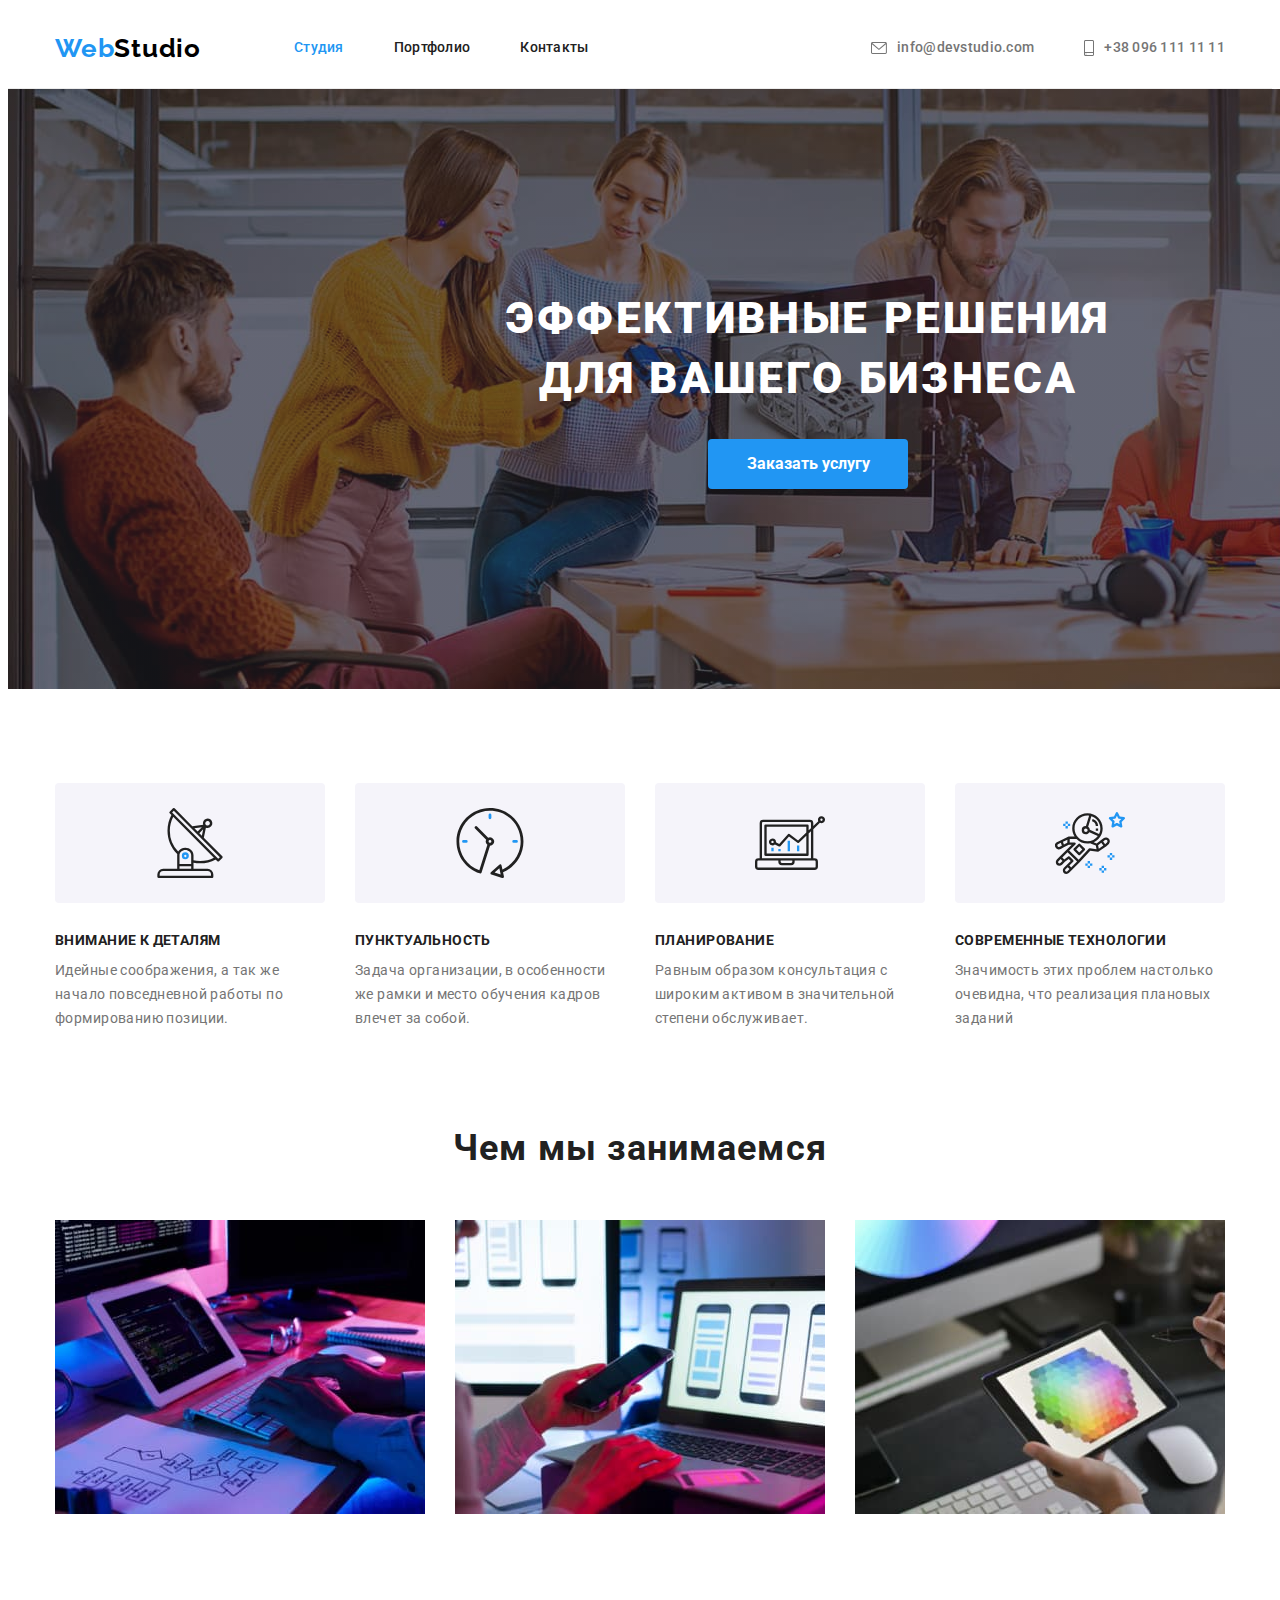
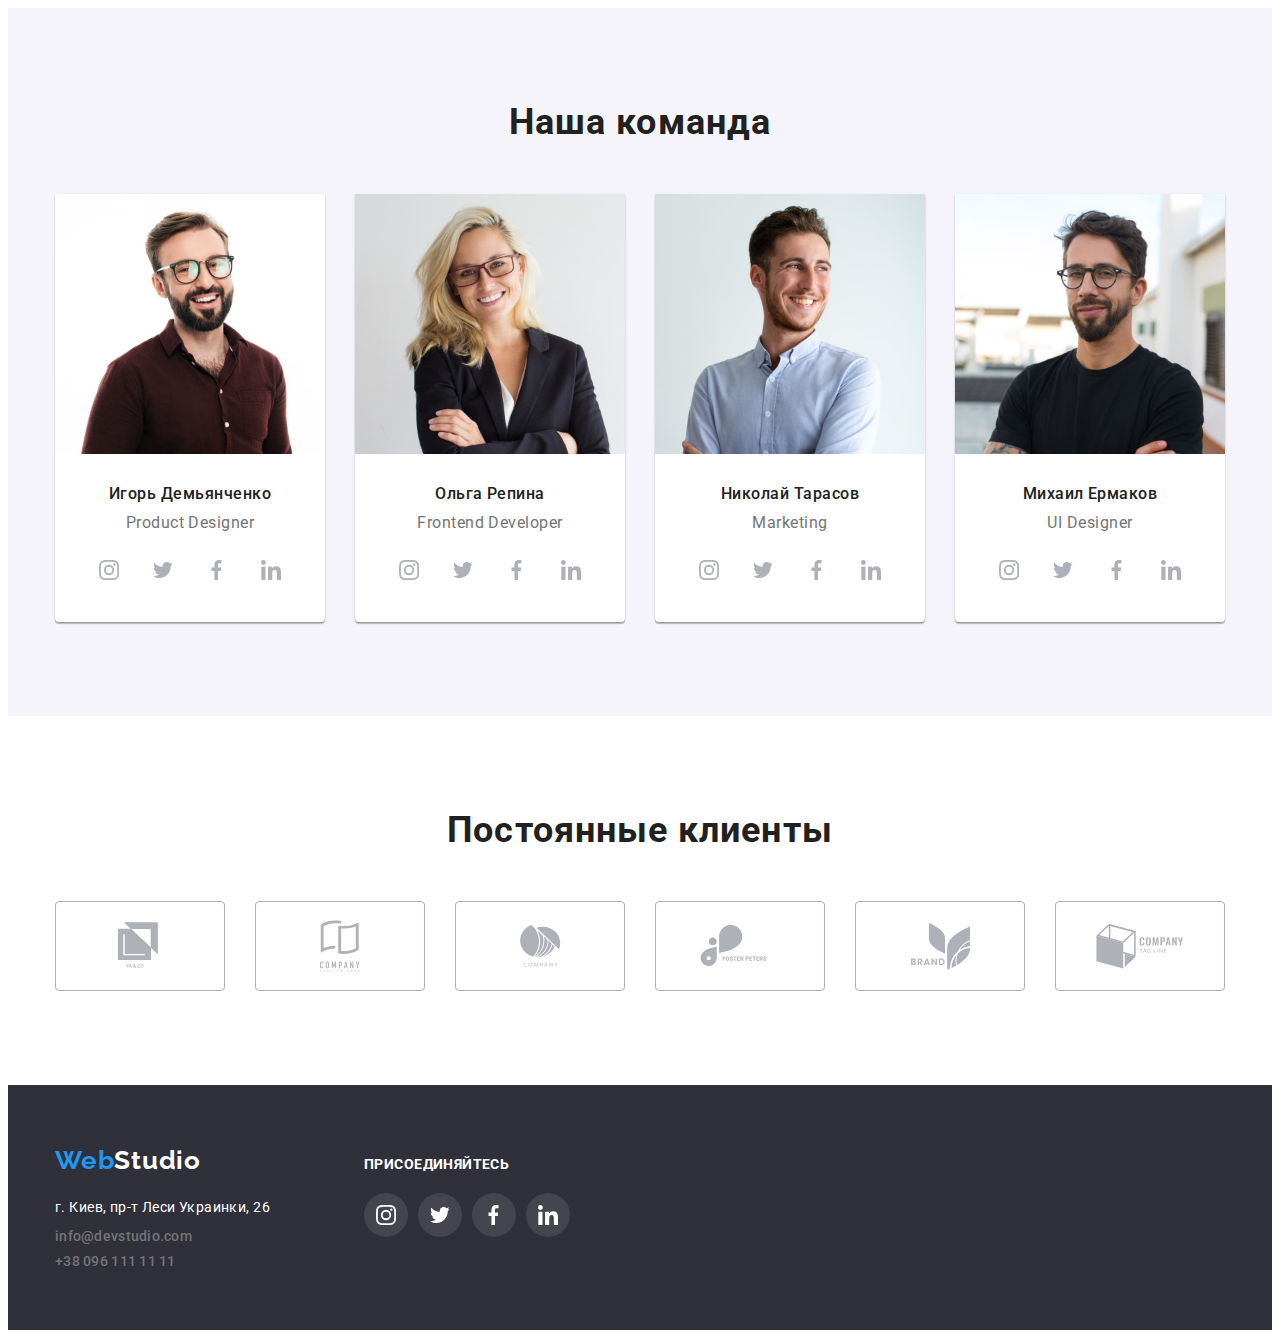
==== index.html @ b1bc1c3c "ДЗ 5" ====
<!DOCTYPE html>
<html lang="ru">

<head>
	<meta name="viewport" content="width=device-width, initial-scale=1.0">
	<meta charset="UTF-8">
	<title>Веб студия</title>
	<link rel="stylesheet" href="https://cdnjs.cloudflare.com/ajax/libs/modern-normalize/1.0.0/modern-normalize.min.css"
		integrity="sha512-ISS7cAi1PEhQ8jnbJpJZMd29NlhNj4AWYyLOSp2CE/CsHxTCu+r+t0D2yoJudVrd0/8fTVPUVDzY5Tvli75u/g=="
		crossorigin="anonymous" />
	<link rel="preconnect" href="https://fonts.gstatic.com">
	<link
		href="https://fonts.googleapis.com/css2?family=Raleway:wght@700&family=Roboto:wght@400;500;700;900&display=swap"
		rel="stylesheet">
	<link rel="stylesheet" href="./css/style.css">
</head>

<body>
	<!-- ШАПКА САЙТА-->
	<header class="header">
		<div class="container">
			<nav class="menu">
				<a href="#" class="logo">Web<span class="logo-color-black">Studio</span></a>
				<ul class="navigation">
					<li>
						<a class="link current" href="#">Студия</a>
					</li>
					<li>
						<a class="link" href="./pages/portfolio.html">Портфолио</a>
					</li>
					<li>
						<a class="link child-contacts" href="">Контакты</a>
					</li>
				</ul>
			</nav>
			<ul class="margin-contacts">
				<li>
					<a class="contacts" href="mailto:info@devstudio.com">
						<svg class="icon-header" width=16px height=12px>
							<use href="./img/symbol-defs.svg#icon-mailto"></use>
						</svg>
						info@devstudio.com
					</a>
				</li>
				<li>
					<a class="contacts" href="tel:+380961111111">
						<svg class="icon-header" width=10px height=16px>
							<use href="./img/symbol-defs.svg#icon-phone"></use>
						</svg>
						+38 096 111 11 11
					</a>
				</li>
			</ul>
		</div>
	</header>
	<!-- /ШАПКА САЙТА-->
	<!-- БЛОК ГЕРОЙ -->
	<section class="hero">
		<div class="container">
			<h1 class="main-header"> Эффективные решения для вашего бизнеса</h1>
			<button class="button" type="button">Заказать услугу</button>
		</div>
	</section>
	<!-- / БЛОК ГЕРОЙ -->
	<!-- НАШИ ДОСТОИНСТВА-->
	<section class="dignity">
		<div class="container">
			<h2 class="advantage-title">Наши достоинства</h2>
			<ul>
				<li class="dignity-list">
					<div class="icon-dignity">
						<svg width=70px height=70px>
							<use href="./img/symbol-defs.svg#icon-antenna"></use>
						</svg>
					</div>
					<h3 class="advantage">Внимание к деталям</h3>
					<p class="advantage-paragraph">Идейные соображения, а так же начало повседневной работы по
						формированию позиции.
					</p>
				</li>
				<li class="dignity-list">
					<div class="icon-dignity">
						<svg width=70px height=70px>
							<use href="./img/symbol-defs.svg#icon-clock"></use>
						</svg>
					</div>
					<h3 class="advantage">Пунктуальность</h3>
					<p class="advantage-paragraph">Задача организации, в особенности же рамки и место обучения кадров
						влечет за собой.
					</p>
				</li>
				<li class="dignity-list">
					<div class="icon-dignity">
						<svg width=70px height=70px>
							<use href="./img/symbol-defs.svg#icon-computer"></use>
						</svg>
					</div>
					<h3 class="advantage">Планирование</h3>
					<p class="advantage-paragraph">Равным образом консультация с широким активом в значительной степени
						обслуживает.</p>
				</li>
				<li class="dignity-list">
					<div class="icon-dignity">
						<svg width=70px height=70px>
							<use href="./img/symbol-defs.svg#icon-astronaut"></use>
						</svg>
					</div>
					<h3 class="advantage">Современные технологии</h3>
					<p class="advantage-paragraph">Значимость этих проблем настолько очевидна, что реализация плановых
						заданий
					</p>
				</li>
			</ul>
		</div>
	</section>
	<!-- /НАШИ ДОСТОИНСТВА-->
	<!--Что мы делаем-->
	<section class="advantage-list">
		<div class="container">
			<h2 class="second-header">Чем мы занимаемся</h2>
			<ul>
				<li>
					<img src="./img/code-programm.jpg" alt="Написание кода" width="370" height="294">
				</li>
				<li>
					<img src="./img/phone-programm.jpg" alt="Разработка мобильных приложений" width="370" height="294">
				</li>
				<li>
					<img src="./img/web-programm.jpg" alt="Веб дизайнерство" width="370" height="294">
				</li>
			</ul>
		</div>
	</section>
	<!-- /Что мы делаем-->
	<!-- Наша команда-->
	<section class="team-bg">
		<div class="container">
			<h2 class="second-header">Наша команда</h2>
			<ul>
				<li class="worker">
					<img src="./img/Demianchenko.jpg" alt="Игорь Демьянченко" width="270" height="260">
					<div class="person">
						<h3 class="our-team">Игорь Демьянченко</h3>
						<p class="profession">Product Designer</p>
						<ul class="icon-team">
							<li>
								<a class="color-icon" href="">
									<svg width=20px height=20px>
										<use href="./img/symbol-defs.svg#icon-instagram"></use>
									</svg>
								</a>
							</li>
							<li>
								<a class="color-icon" href="">
									<svg width=20px height=20px>
										<use href="./img/symbol-defs.svg#icon-twitter"></use>
									</svg>
								</a>
							</li>
							<li>
								<a class="color-icon" href="">
									<svg width=20px height=20px>
										<use href="./img/symbol-defs.svg#icon-facebook"></use>
									</svg>
								</a>
							</li>
							<li>
								<a class="color-icon" href="">
									<svg width=20px height=20px>
										<use href="./img/symbol-defs.svg#icon-linkedin"></use>
									</svg>
								</a>
							</li>
						</ul>
					</div>
				</li>
				<li class="worker">
					<img src="./img/Repina.jpg" alt="Ольга Репина" width="270" height="260">
					<div class="person">
						<h3 class="our-team">Ольга Репина</h3>
						<p class="profession">Frontend Developer</p>
						<ul class="icon-team">
							<li>
								<a class="color-icon" href="">
									<svg width=20px height=20px>
										<use href="./img/symbol-defs.svg#icon-instagram"></use>
									</svg>
								</a>
							</li>
							<li>
								<a class="color-icon" href="">
									<svg width=20px height=20px>
										<use href="./img/symbol-defs.svg#icon-twitter"></use>
									</svg>
								</a>
							</li>
							<li>
								<a class="color-icon" href="">
									<svg width=20px height=20px>
										<use href="./img/symbol-defs.svg#icon-facebook"></use>
									</svg>
								</a>
							</li>
							<li>
								<a class="color-icon" href="">
									<svg width=20px height=20px>
										<use href="./img/symbol-defs.svg#icon-linkedin"></use>
									</svg>
								</a>
							</li>
						</ul>
					</div>
				</li>
				<li class="worker">
					<img src="./img/Tarasov.jpg" alt="Николай Тарасов" width="270" height="260">
					<div class="person">
						<h3 class="our-team">Николай Тарасов</h3>
						<p class="profession">Marketing</p>
						<ul class="icon-team">
							<li>
								<a class="color-icon" href="">
									<svg width=20px height=20px>
										<use href="./img/symbol-defs.svg#icon-instagram"></use>
									</svg>
								</a>
							</li>
							<li>
								<a class="color-icon" href="">
									<svg width=20px height=20px>
										<use href="./img/symbol-defs.svg#icon-twitter"></use>
									</svg>
								</a>
							</li>
							<li>
								<a class="color-icon" href="">
									<svg width=20px height=20px>
										<use href="./img/symbol-defs.svg#icon-facebook"></use>
									</svg>
								</a>
							</li>
							<li>
								<a class="color-icon" href="">
									<svg width=20px height=20px>
										<use href="./img/symbol-defs.svg#icon-linkedin"></use>
									</svg>
								</a>
							</li>
						</ul>
					</div>
				</li>
				<li class="worker">
					<img src="./img/Ermakov.jpg" alt="Михаил Ермаков" width="270" height="260">
					<div class="person">
						<h3 class="our-team">Михаил Ермаков</h3>
						<p class="profession">UI Designer</p>
						<ul class="icon-team">
							<li>
								<a class="color-icon" href="">
									<svg width=20px height=20px>
										<use href="./img/symbol-defs.svg#icon-instagram"></use>
									</svg>
								</a>
							</li>
							<li>
								<a class="color-icon" href="">
									<svg width=20px height=20px>
										<use href="./img/symbol-defs.svg#icon-twitter"></use>
									</svg>
								</a>
							</li>
							<li>
								<a class="color-icon" href="">
									<svg width=20px height=20px>
										<use href="./img/symbol-defs.svg#icon-facebook"></use>
									</svg>
								</a>
							</li>
							<li>
								<a class="color-icon" href="">
									<svg width=20px height=20px>
										<use href="./img/symbol-defs.svg#icon-linkedin"></use>
									</svg>
								</a>
							</li>
						</ul>
					</div>
				</li>
			</ul>
		</div>
	</section>
	<!-- /Наша команда-->
	<!-- Постоянные клиенты -->
	<section class="clients">
		<div class="container">
			<h2 class="second-header">Постоянные клиенты</h2>
			<ul class="icon-clients">
				<li>
					<a class="clients-list" href="">
						<svg width=44px height=49px>
							<use href="./img/symbol-defs.svg#icon-yaco"></use>
						</svg>
					</a>
				</li>
				<li>
					<a class="clients-list" href="">
						<svg width=40px height=52px>
							<use href="./img/symbol-defs.svg#icon-tagline-here"></use>
						</svg>
					</a>
				</li>
				<li>
					<a class="clients-list" href="">
						<svg width=41px height=42px>
							<use href="./img/symbol-defs.svg#icon-company"></use>
						</svg>
					</a>
				</li>
				<li>
					<a class="clients-list" href="">
						<svg width=80px height=42px>
							<use href="./img/symbol-defs.svg#icon-foster-peter"></use>
						</svg>
					</a>
				</li>
				<li>
					<a class="clients-list" href="">
						<svg width=59px height=47px>
							<use href="./img/symbol-defs.svg#icon-brand"></use>
						</svg>
					</a>
				</li>
				<li>
					<a class="clients-list" href="">
						<svg width=88px height=45px>
							<use href="./img/symbol-defs.svg#icon-tag-line"></use>
						</svg>
					</a>
				</li>
			</ul>
		</div>
	</section>
	<!-- /Постоянные клиенты -->
	<!-- Футер-->
	<footer class="footer-bg">
		<div class="container">
			<ul class="container-footer">
				<li>
					<a class="logo" href="#">Web<span class="logo-color-white">Studio</span></a>
					<address class="address">г. Киев, пр-т Леси Украинки, 26</address>
					<ul>
						<li class="margin-mailto">
							<a class="contacts-footer" href="mailto:info@devstudio.com">info@devstudio.com</a>
						</li>
						<li>
							<a class="contacts-footer" href="tel:+380961111111">+38 096 111 11 11</a>
						</li>
					</ul>
				</li>
				<li class="footer-icon">
					<h2 class="connect">ПРИСОЕДИНЯЙТЕСЬ</h2>
					<ul class="icon-team">
						<li>
							<a class="color-icon-ft" href="">
								<svg width=20px height=20px>
									<use href="./img/symbol-defs.svg#icon-instagram"></use>
								</svg>
							</a>
						</li>
						<li>
							<a class="color-icon-ft" href="">
								<svg width=20px height=20px>
									<use href="./img/symbol-defs.svg#icon-twitter"></use>
								</svg>
							</a>
						</li>
						<li>
							<a class="color-icon-ft" href="">
								<svg width=20px height=20px>
									<use href="./img/symbol-defs.svg#icon-facebook"></use>
								</svg>
							</a>
						</li>
						<li>
							<a class="color-icon-ft" href="">
								<svg width=20px height=20px>
									<use href="./img/symbol-defs.svg#icon-linkedin"></use>
								</svg>
							</a>
						</li>
					</ul>

				</li>
			</ul>
		</div>
	</footer>
	<!-- /Футер-->
</body>

</html>
---- css/style.css ----
html {
	box-sizing: border-box;
}
*,
*::before,
::after {
	box-sizing: inherit;
}

:root {
	--main-font-famil: "Roboto", sans-serif;
	--main-text-color: #212121;
	--color-text-h2: #ffffff;
	--color-text-paragraph: #757575;
	--text-button-hover: #ffffff;
	--main-logocolor-text: #2196f3;
	--main-logo-color: #000000;
	--off-logo-color: #ffffff;
	--color-tartet: #2196f3;
	--bg-footer: #2f303a;
	--bg-dutton: #2196f3;
	--color-bg-team-icon: #f5f4fa;
	--color-address: #ffffff;
	--color-icon: #afb1b8;
	--color-icon-contacts: #757575;
}

body {
	font-family: var(--main-font-famil);
	font-size: 14px;
	line-height: 1.14;
	letter-spacing: 0.02em;
}
ul {
	margin: 0;
	padding: 0;
}
li {
	list-style: none;
}
a {
	text-decoration: none;
}
img {
	display: block;
}
.container {
	margin-left: auto;
	margin-right: auto;
	width: 1200px;
	padding-left: 15px;
	padding-right: 15px;
}
.header {
	border-bottom: 1px solid #ececec;
}
/* ШАПКА САЙТА */
header .container {
	display: flex;
	align-items: center;
}
.header .menu {
	display: flex;
	align-items: center;
}
.menu ul {
	display: flex;
	align-items: center;
	justify-content: space-between;
}

.logo {
	display: inline-block;
	font-family: "Raleway", sans-serif;
	font-weight: bold;
	font-size: 26px;
	line-height: 1.19;
	letter-spacing: 0.03em;
	color: var(--main-logocolor-text);
	margin-right: 93px;
}
.logo-color-black {
	color: var(--main-logo-color);
}
.logo-color-white {
	color: var(--off-logo-color);
}

.navigation .link {
	font-weight: 500;
	color: var(--main-text-color);
	padding-top: 32px;
	padding-bottom: 32px;
	display: block;
}
.navigation li {
	margin-right: 50px;
}
.navigation li:last-child {
	margin-right: 0px;
}

.header li:last-child {
	padding-right: 0;
}

.navigation .link:hover,
.navigation .link:focus {
	color: var(--color-tartet);
}
.navigation .current {
	color: var(--color-tartet);
}

.margin-contacts {
	margin: 0;
	display: flex;
	margin-left: auto;
}
.margin-contacts li {
	margin-right: 50px;
	align-items: center;
}
.margin-contacts li:last-child {
	margin-right: 0px;
}

.contacts {
	/* display: inline-block; */
	display: flex;
	align-items: center;
	font-weight: 500;
	color: var(--color-text-paragraph);
	margin: 0;
	padding-top: 32px;
	padding-bottom: 32px;
	fill: var(--color-icon-contacts);
}
.contacts:hover,
.contacts:focus {
	color: var(--color-tartet);
	fill: var(--color-tartet);
}
.icon-header {
	margin-right: 10px;
}

/* /ШАПКА САЙТА */

/* БЛОК ГЕРОЙ */
.hero {
	text-align: center;
	padding-top: 200px;
	padding-bottom: 200px;
	background: #2f303a;
	background-image: linear-gradient(
			rgba(47, 48, 58, 0.4),
			rgba(47, 48, 58, 0.4)
		),
		url("../img/Img-teams.jpg");
	width: 1600px;
	height: 600px;
	margin-right: auto;
	margin-left: auto;
	border: 0px;
}
.hero .container {
	width: 700px;
}

.main-header {
	text-transform: uppercase;
	font-weight: 900;
	font-size: 44px;
	line-height: 1.36;
	letter-spacing: 0.06em;
	color: var(--color-text-h2);
	margin: 0;
	margin-bottom: 30px;
}
.button {
	min-width: 200px;
	padding: 10px 32px;
	font-family: var(--main-font-famil);
	font-weight: 700;
	font-size: 16px;
	line-height: 1.87;
	color: var(--text-button-hover);
	background: var(--bg-dutton);
	border-radius: 4px;
	border: 0;
	cursor: pointer;
}
/* / БЛОК ГЕРОЙ */
/* НАШИ ДОСТОИНСТВА */
.dignity {
	padding-top: 94px;
	padding-bottom: 94px;
}
.dignity ul {
	display: flex;
	justify-content: space-between;
}
.dignity-list {
	display: flex;
	flex-direction: column;
	width: 270px;
	height: 251px;
}
.dignity-list:not(:last-child) {
	margin-right: 30px;
}

.advantage-title {
	margin: 0;
	display: none;
}
.advantage {
	text-transform: uppercase;
	margin: 0;
	margin-bottom: 10px;
	font-family: Roboto;
	font-style: normal;
	font-weight: bold;
	font-size: 14px;
	line-height: 1.14;
	letter-spacing: 0.03em;
	color: var(--main-text-color);
}
.advantage-paragraph {
	font-weight: normal;
	font-size: 14px;
	line-height: 1.71;
	letter-spacing: 0.03em;
	color: var(--color-text-paragraph);
	margin: 0;
}
.icon-dignity {
	height: 120px;
	margin-bottom: 30px;
	background: var(--color-bg-team-icon);
	border-radius: 4px;
	display: flex;
	justify-content: center;
	align-items: center;
}

/* /НАШИ ДОСТОИНСТВА */

/* ЧТО МЫ ДЕЛАЕМ */
.advantage-list {
	padding-bottom: 94px;
}
.advantage-list ul {
	display: flex;
	justify-content: space-between;
}

.second-header {
	text-align: center;
	font-weight: bold;
	font-size: 36px;
	line-height: 1.16;
	letter-spacing: 0.03em;
	color: var(--main-text-color);
	margin: 0;
	margin-bottom: 50px;
}

/* /ЧТО МЫ ДЕЛАЕМ */

/* НАША КОМАНДА */
.team-bg ul {
	display: flex;
	justify-content: space-between;
}
.team-bg {
	background: var(--color-bg-team-icon);
	padding-bottom: 94px;
	padding-top: 94px;
}
.worker {
	width: 270px;
	background: #ffffff;
	border-radius: 0px 0px 4px 4px;
	text-align: center;
	box-shadow: 0px 1px 3px rgba(0, 0, 0, 0.12), 0px 1px 1px rgba(0, 0, 0, 0.14),
		0px 2px 1px rgba(0, 0, 0, 0.2);
}

.person {
	display: flex;
	flex-direction: column;
	padding: 30px 32px;
}

.our-team {
	font-weight: 500;
	font-size: 16px;
	line-height: 1.19;
	letter-spacing: 0.03em;
	color: var(--main-text-color);
	margin: 0;
	margin-bottom: 10px;
}
.profession {
	font-size: 16px;
	line-height: 1.19;
	letter-spacing: 0.03em;
	color: var(--color-text-paragraph);
	margin: 0;
	margin-bottom: 16px;
}

.icon-team {
	width: 206px;
	display: flex;
	align-items: center;
}
.icon-team li {
	display: flex;
	justify-content: center;
	align-items: center;
	margin: 0;
	padding: 0;
	width: 44px;
}
.icon-team li:not(:last-child) {
	margin-right: 10px;
}

.color-icon {
	display: flex;
	justify-content: center;
	align-items: center;
	width: 44px;
	height: 44px;
	fill: var(--color-icon);
}
.color-icon:hover,
.color-icon:focus {
	fill: #ffffff;
	border-radius: 50%;
	background: var(--color-tartet);
}

/* /НАША КОМАНДА */

/* Постоянные клиенты */
.clients {
	padding-bottom: 94px;
	padding-top: 94px;
}
.icon-clients {
	display: flex;
}
.icon-clients li {
	margin-right: 30px;
	width: 170px;
	height: 90px;
}
.icon-clients li:last-child {
	margin-right: 0px;
}

.clients-list {
	display: flex;
	justify-content: center;
	align-items: center;
	fill: var(--color-icon);
	border: 1px solid #afb1b8;
	border-radius: 4px;
	width: 100%;
	height: 100%;
}
.clients-list:focus,
.clients-list:hover {
	fill: var(--color-tartet);
	border: 1px solid var(--color-tartet);
}

/* /Постоянные клиенты */

/* ФУТЕР */

.footer-bg {
	background-color: var(--bg-footer);
	padding-top: 60px;
	padding-bottom: 60px;
}
.footer-bg .logo {
	margin-bottom: 20px;
}
.container-footer {
	display: flex;
	align-items: baseline;
}
.container-footer li {
	margin-right: 70px;
}
.container-footer li:last-child {
	margin-right: 0px;
}

.footer-icon ul {
	display: flex;
}
.address {
	font-weight: normal;
	font-size: 14px;
	line-height: 1.71;
	letter-spacing: 0.03em;
	color: var(--color-address);
	font-style: normal;
	margin-bottom: 9px;
}
.contacts-footer {
	font-weight: 500;
	font-size: 14px;
	line-height: 1.14;
	letter-spacing: 0.02em;
	color: var(--color-text-paragraph);
	margin: 0;
}
.contacts-footer:hover,
.contacts-footer:focus {
	color: var(--color-tartet);
}
.margin-mailto {
	margin-bottom: 9px;
}
.connect {
	font-weight: bold;
	font-size: 14px;
	line-height: 1.14;
	letter-spacing: 0.03em;
	color: var(--color-text-h2);
	margin: 0;
	margin-bottom: 20px;
}
.icon-team li {
	background: rgba(255, 255, 255, 0.1);
	border-radius: 50%;
}
.color-icon-ft {
	display: flex;
	justify-content: center;
	align-items: center;
	width: 44px;
	height: 44px;
	border-radius: 50%;
	fill: #ffffff;
}
.color-icon-ft:hover,
.color-icon-ft:focus {
	fill: #ffffff;
	border-radius: 50%;
	background: var(--color-tartet);
}

/* /ФУТЕР */

/* ПОРТФОЛИО */

.main-portfolio {
	padding: 94px 0;
}
.title-portfolio {
	margin: 0;
	display: none;
}
.container .batton-list {
	display: flex;
	justify-content: center;
}
.container .container-kards {
	display: flex;
	flex-wrap: wrap;
}
.batton-list {
	margin-bottom: 50px;
}
.button-portfolio {
	border: 0;
	display: inline-block;
	border-radius: 4px;
	padding: 6px 22px;
	font-family: var(--main-font-famil);
	font-weight: 700;
	font-size: 16px;
	line-height: 2;
	color: var(--main-text-color);
	cursor: pointer;
}
.batton-list li {
	margin-right: 8px;
}
.button-portfolio:hover,
.button-portfolio:focus {
	color: var(--text-button-hover);
	background: var(--color-tartet);
	box-shadow: 0px 3px 1px rgba(0, 0, 0, 0.1), 0px 1px 2px rgba(0, 0, 0, 0.08),
		0px 2px 2px rgba(0, 0, 0, 0.12);
	border: 0;
}
.container-kards li {
	width: 370px;
	margin-right: 30px;
	margin-bottom: 30px;
}

.portfolio-kards:nth-child(3n + 3) {
	margin-right: 0;
}
.portfolio-kards:nth-last-child(-n + 3) {
	margin-bottom: 0;
}

.container-kards li:nth-last-child(-n + 3) {
	margin-bottom: 0px;
}

.main-list {
	padding: 20px 24px;
	border-right: 1px solid #eeeeee;
	border-bottom: 1px solid #eeeeee;
	border-left: 1px solid #eeeeee;
}
.portfolio-shadow {
	display: block;
}

.portfolio-shadow:focus,
.portfolio-shadow:hover {
	box-shadow: 0px 1px 1px rgba(0, 0, 0, 0.12), 0px 4px 4px rgba(0, 0, 0, 0.06),
		1px 4px 6px rgba(0, 0, 0, 0.16);
}

.activity {
	font-weight: bold;
	font-size: 18px;
	line-height: 2;
	letter-spacing: 0.06em;
	color: var(--main-text-color);
	margin: 0;
	margin-bottom: 4px;
}
.activity-prof {
	margin: 0;
	font-weight: normal;
	font-size: 16px;
	line-height: 1.87;
	letter-spacing: 0.03em;
	color: var(--color-text-paragraph);
}
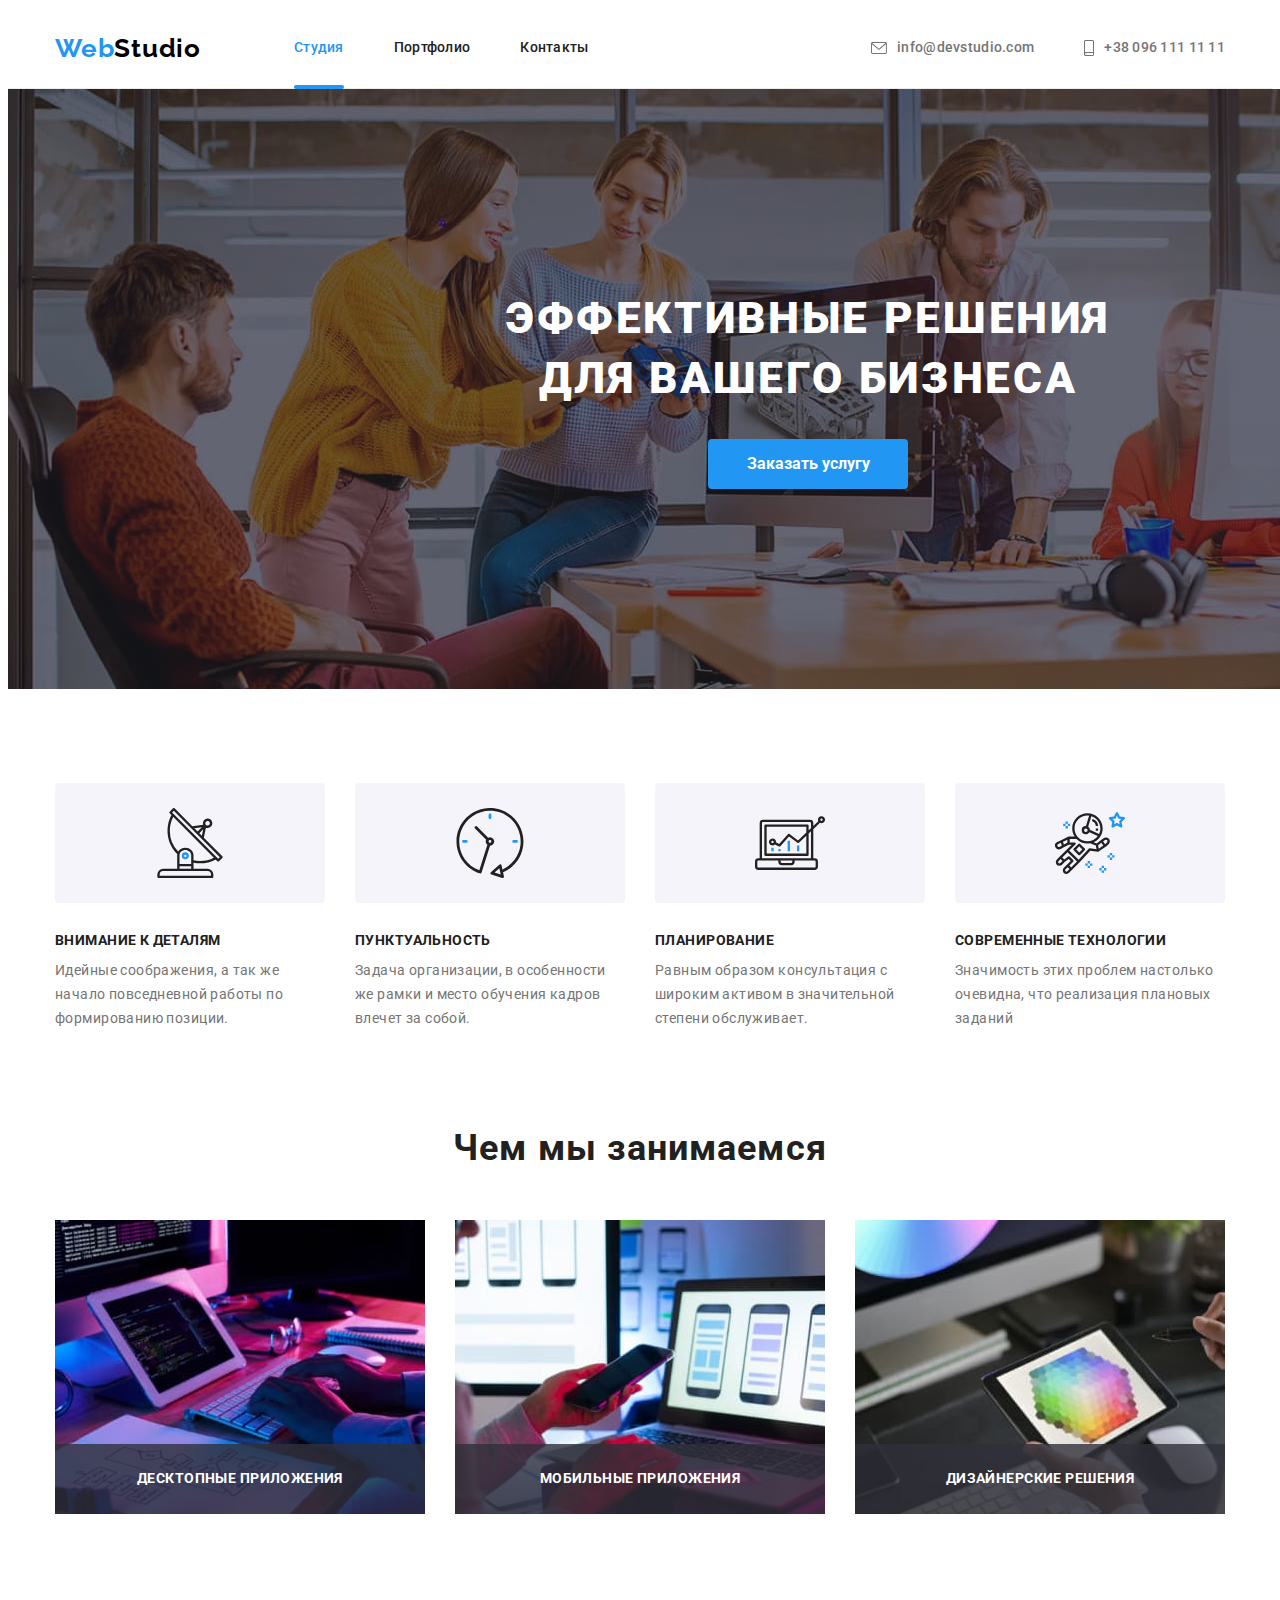
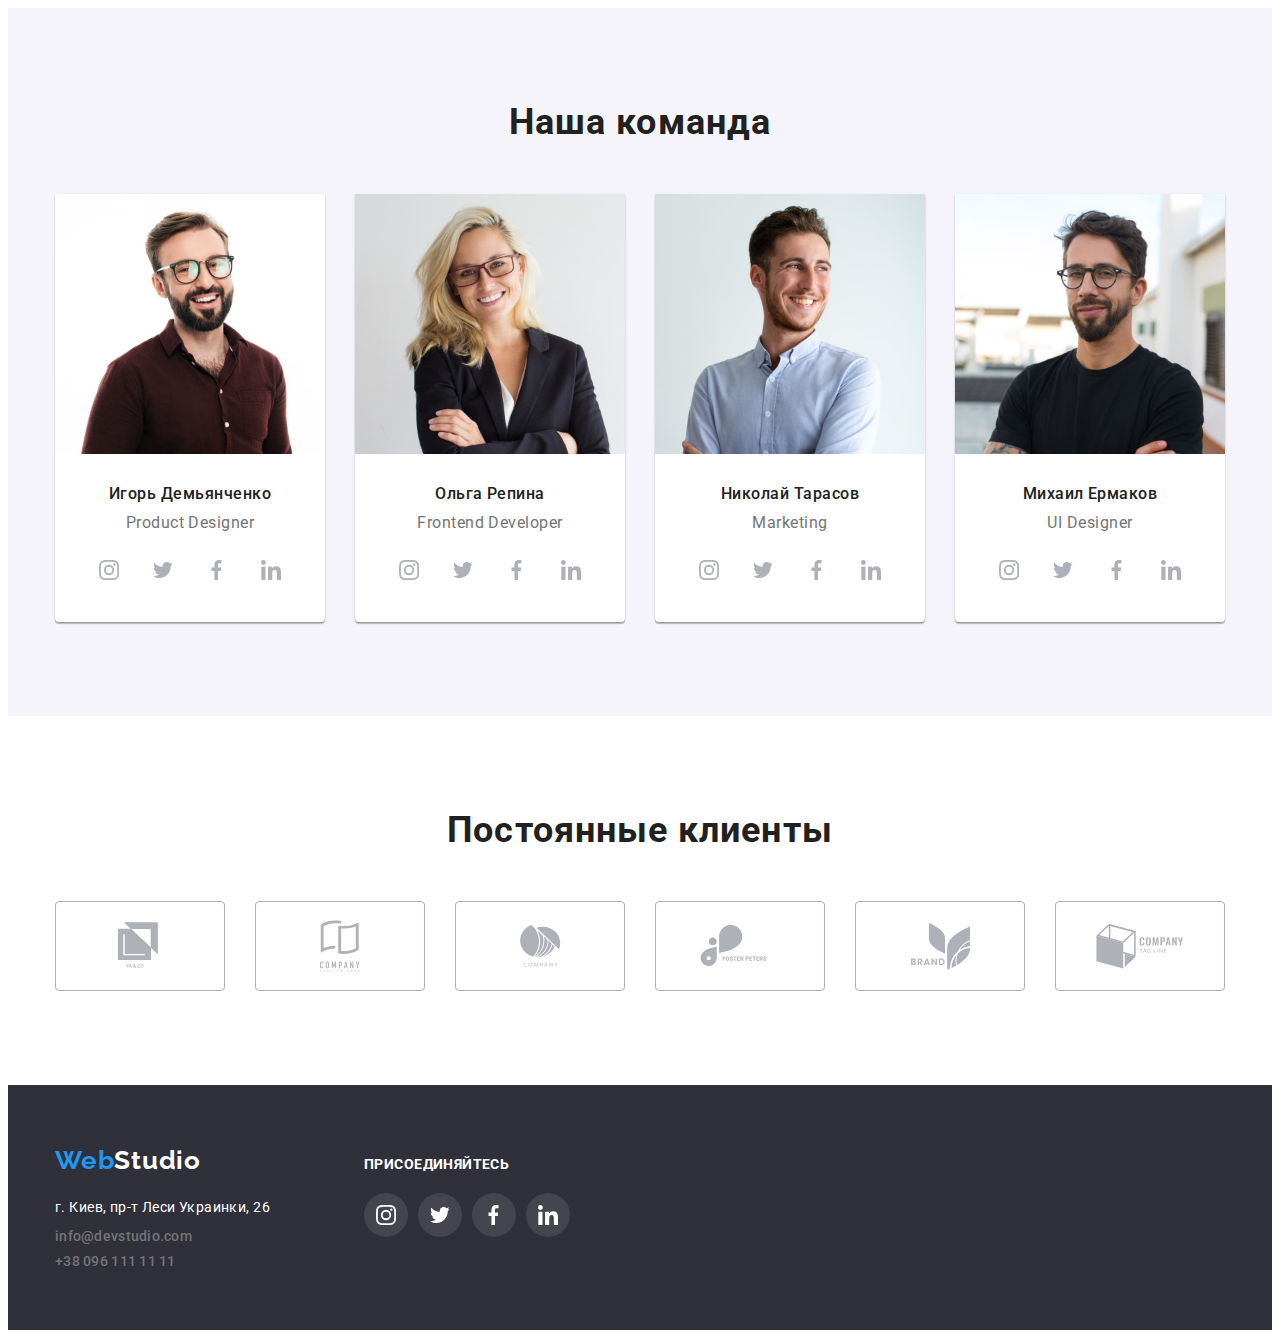
==== commit 70a938c0: "ДЗ 5" ====
--- a/index.html
+++ b/index.html
@@ -115,18 +115,27 @@
 	</section>
 	<!-- /НАШИ ДОСТОИНСТВА-->
 	<!--Что мы делаем-->
-	<section class="advantage-list">
+	<section class="works-list">
 		<div class="container">
 			<h2 class="second-header">Чем мы занимаемся</h2>
 			<ul>
-				<li>
+				<li class="works-element">
 					<img src="./img/code-programm.jpg" alt="Написание кода" width="370" height="294">
-				</li>
-				<li>
+					<div class="works-paragraph">
+						Десктопные приложения
+					</div>
+				</li>
+				<li class="works-element">
 					<img src="./img/phone-programm.jpg" alt="Разработка мобильных приложений" width="370" height="294">
-				</li>
-				<li>
+					<div class="works-paragraph">
+						Мобильные приложения
+					</div>
+				</li>
+				<li class="works-element">
 					<img src="./img/web-programm.jpg" alt="Веб дизайнерство" width="370" height="294">
+					<div class="works-paragraph">
+						Дизайнерские решения
+					</div>
 				</li>
 			</ul>
 		</div>
--- a/css/style.css
+++ b/css/style.css
@@ -95,6 +95,7 @@
 }
 .navigation li {
 	margin-right: 50px;
+	position: relative;
 }
 .navigation li:last-child {
 	margin-right: 0px;
@@ -107,9 +108,37 @@
 .navigation .link:hover,
 .navigation .link:focus {
 	color: var(--color-tartet);
+	transition: 250ms;
+	transition-timing-function: cubic-bezier(0.4, 0, 0.2, 1);
 }
 .navigation .current {
 	color: var(--color-tartet);
+}
+.current::after {
+	position: absolute;
+	left: 0;
+	bottom: 0;
+	content: "";
+	opacity: 1;
+	display: block;
+	height: 4px;
+	width: 100%;
+	background-color: #2196f3;
+	border-radius: 2px;
+	bottom: -1px;
+}
+.link:hover::after,
+.link:focus::after {
+	position: absolute;
+	left: 0;
+	bottom: 0;
+	content: "";
+	display: block;
+	height: 4px;
+	width: 100%;
+	background-color: #2196f3;
+	border-radius: 2px;
+	bottom: -1px;
 }
 
 .margin-contacts {
@@ -140,6 +169,8 @@
 .contacts:focus {
 	color: var(--color-tartet);
 	fill: var(--color-tartet);
+	transition: 250ms;
+	transition-timing-function: cubic-bezier(0.4, 0, 0.2, 1);
 }
 .icon-header {
 	margin-right: 10px;
@@ -248,12 +279,33 @@
 /* /НАШИ ДОСТОИНСТВА */
 
 /* ЧТО МЫ ДЕЛАЕМ */
-.advantage-list {
+.works-list {
 	padding-bottom: 94px;
 }
-.advantage-list ul {
+.works-list ul {
 	display: flex;
 	justify-content: space-between;
+}
+.works-element {
+	position: relative;
+}
+.works-paragraph {
+	position: absolute;
+	text-transform: uppercase;
+	width: 100%;
+	height: 70px;
+	background: rgba(47, 48, 58, 0.8);
+	display: block;
+	text-align: center;
+	padding-top: 27px;
+	padding-bottom: 27px;
+	font-style: normal;
+	font-weight: bold;
+	font-size: 14px;
+	line-height: 1.14;
+	letter-spacing: 0.03em;
+	color: #ffffff;
+	bottom: 0;
 }
 
 .second-header {
@@ -342,6 +394,8 @@
 	fill: #ffffff;
 	border-radius: 50%;
 	background: var(--color-tartet);
+	transition: 250ms;
+	transition-timing-function: cubic-bezier(0.4, 0, 0.2, 1);
 }
 
 /* /НАША КОМАНДА */
@@ -377,6 +431,8 @@
 .clients-list:hover {
 	fill: var(--color-tartet);
 	border: 1px solid var(--color-tartet);
+	transition: 250ms;
+	transition-timing-function: cubic-bezier(0.4, 0, 0.2, 1);
 }
 
 /* /Постоянные клиенты */
@@ -425,6 +481,8 @@
 .contacts-footer:hover,
 .contacts-footer:focus {
 	color: var(--color-tartet);
+	transition: 250ms;
+	transition-timing-function: cubic-bezier(0.4, 0, 0.2, 1);
 }
 .margin-mailto {
 	margin-bottom: 9px;
@@ -456,6 +514,8 @@
 	fill: #ffffff;
 	border-radius: 50%;
 	background: var(--color-tartet);
+	transition: 250ms;
+	transition-timing-function: cubic-bezier(0.4, 0, 0.2, 1);
 }
 
 /* /ФУТЕР */
@@ -502,6 +562,8 @@
 	box-shadow: 0px 3px 1px rgba(0, 0, 0, 0.1), 0px 1px 2px rgba(0, 0, 0, 0.08),
 		0px 2px 2px rgba(0, 0, 0, 0.12);
 	border: 0;
+	transition: 250ms;
+	transition-timing-function: cubic-bezier(0.4, 0, 0.2, 1);
 }
 .container-kards li {
 	width: 370px;
@@ -534,6 +596,8 @@
 .portfolio-shadow:hover {
 	box-shadow: 0px 1px 1px rgba(0, 0, 0, 0.12), 0px 4px 4px rgba(0, 0, 0, 0.06),
 		1px 4px 6px rgba(0, 0, 0, 0.16);
+	transition: 250ms;
+	transition-timing-function: cubic-bezier(0.4, 0, 0.2, 1);
 }
 
 .activity {
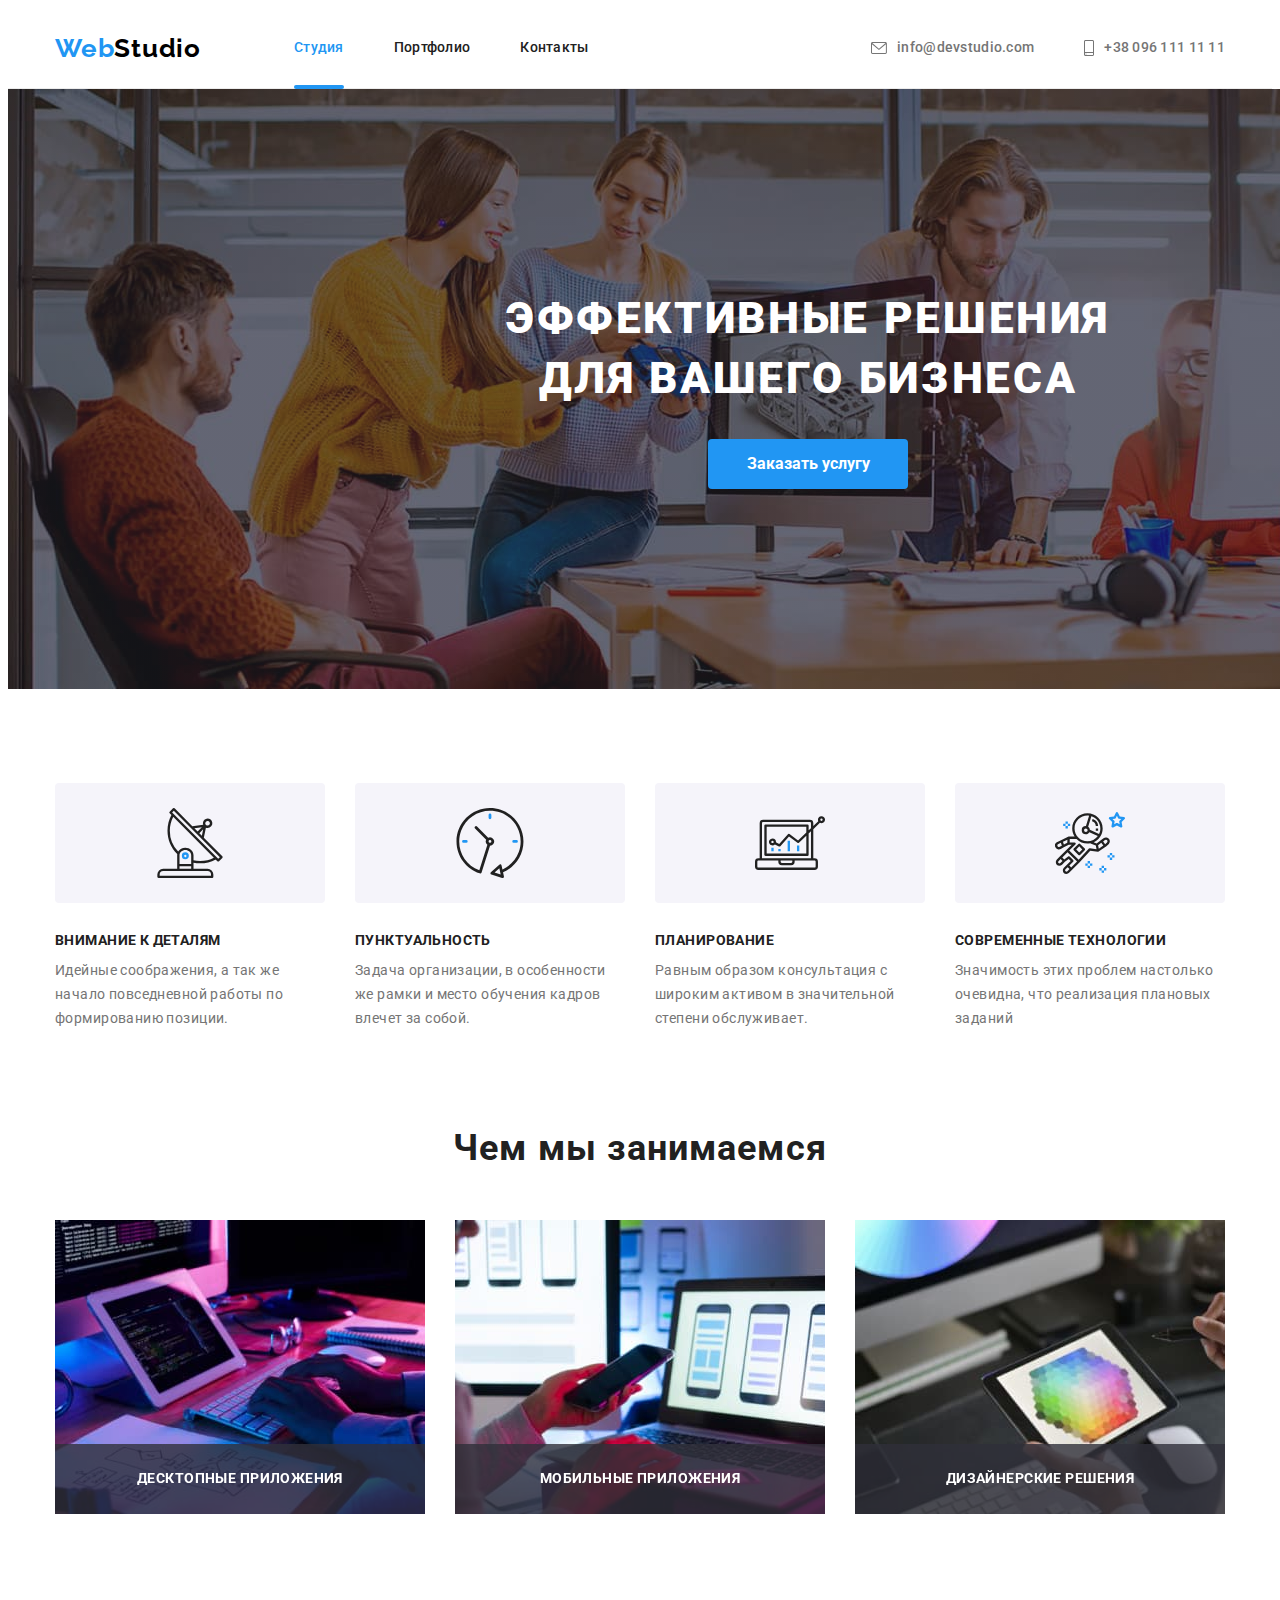
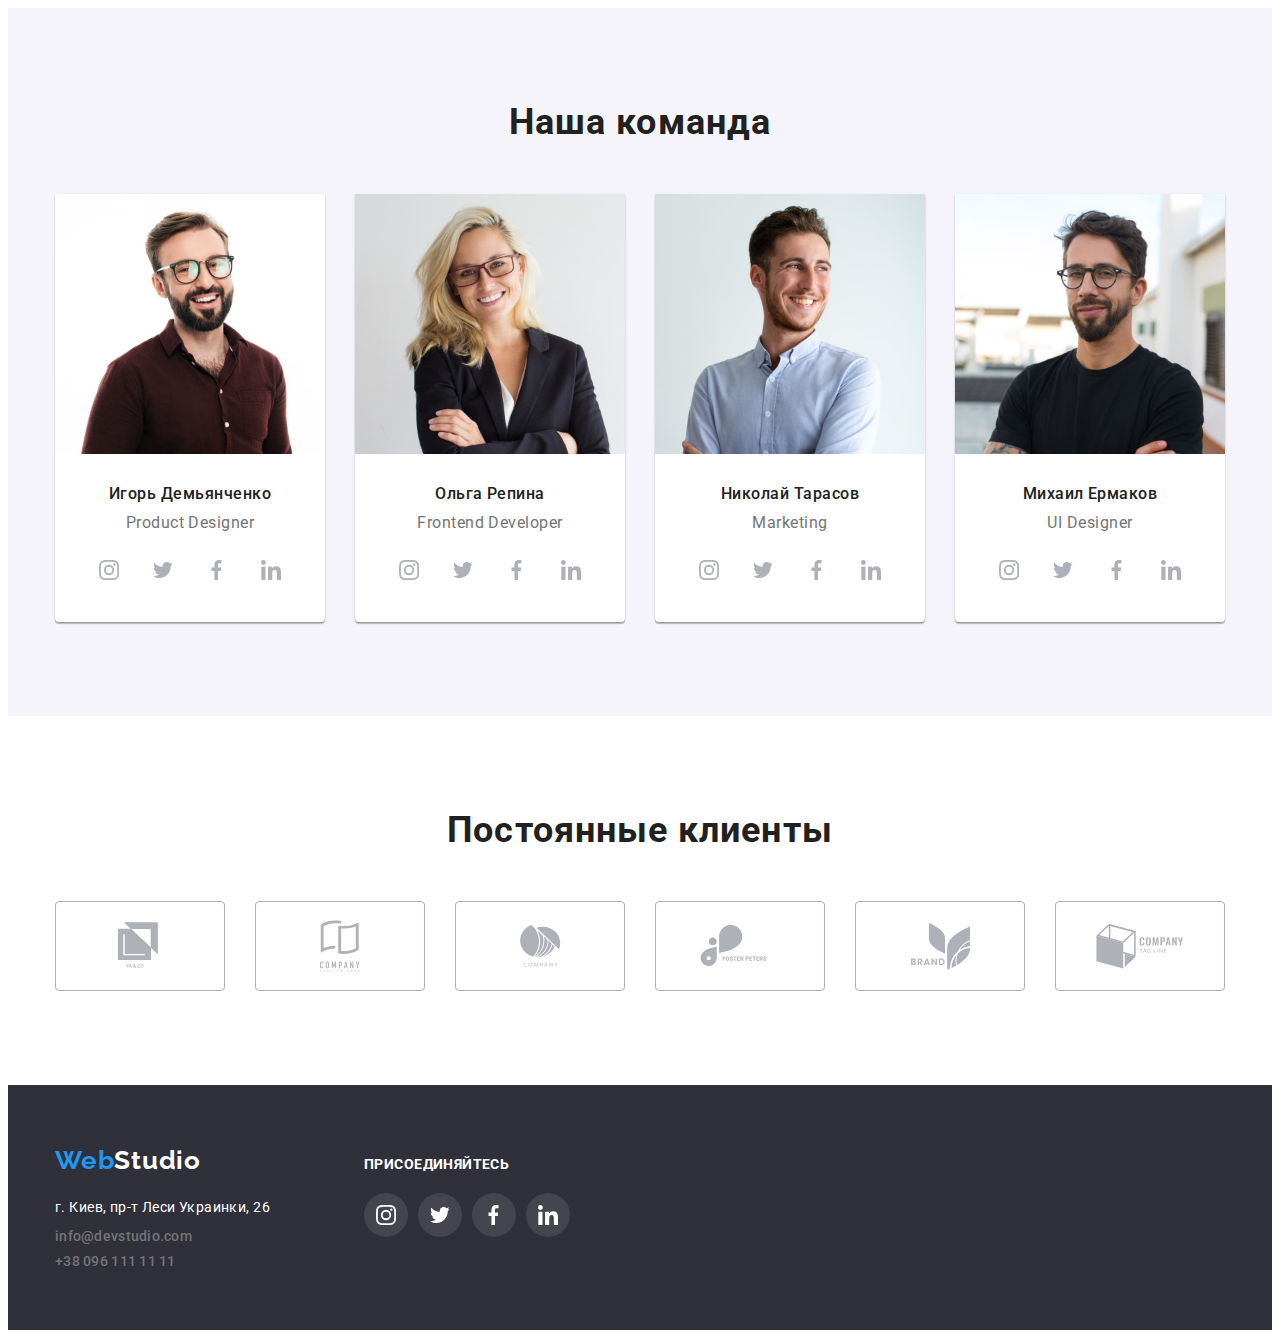
==== commit c5279bd4: "ДЗ 5" ====
--- a/index.html
+++ b/index.html
@@ -58,7 +58,13 @@
 	<section class="hero">
 		<div class="container">
 			<h1 class="main-header"> Эффективные решения для вашего бизнеса</h1>
-			<button class="button" type="button">Заказать услугу</button>
+			<button class="button" data-modal-open type="button">Заказать услугу</button>
+		</div>
+		<div class="backdrop is-hidden" data-modal>
+			<div class="modal">
+				<p></p>
+				<button class="button-modal" data-modal-close type="button">X</button>
+			</div>
 		</div>
 	</section>
 	<!-- / БЛОК ГЕРОЙ -->
@@ -403,6 +409,7 @@
 		</div>
 	</footer>
 	<!-- /Футер-->
+	<script src="./js/modal.js"></script>
 </body>
 
 </html>--- a/css/style.css
+++ b/css/style.css
@@ -19,6 +19,7 @@
 	--color-tartet: #2196f3;
 	--bg-footer: #2f303a;
 	--bg-dutton: #2196f3;
+	--bg-modal: #ffffff;
 	--color-bg-team-icon: #f5f4fa;
 	--color-address: #ffffff;
 	--color-icon: #afb1b8;
@@ -92,6 +93,7 @@
 	padding-top: 32px;
 	padding-bottom: 32px;
 	display: block;
+	transition: color 250ms cubic-bezier(0.4, 0, 0.2, 1);
 }
 .navigation li {
 	margin-right: 50px;
@@ -108,8 +110,6 @@
 .navigation .link:hover,
 .navigation .link:focus {
 	color: var(--color-tartet);
-	transition: 250ms;
-	transition-timing-function: cubic-bezier(0.4, 0, 0.2, 1);
 }
 .navigation .current {
 	color: var(--color-tartet);
@@ -155,7 +155,6 @@
 }
 
 .contacts {
-	/* display: inline-block; */
 	display: flex;
 	align-items: center;
 	font-weight: 500;
@@ -164,13 +163,13 @@
 	padding-top: 32px;
 	padding-bottom: 32px;
 	fill: var(--color-icon-contacts);
+	transition: color 250ms cubic-bezier(0.4, 0, 0.2, 1);
+	transition: fill 250ms cubic-bezier(0.4, 0, 0.2, 1);
 }
 .contacts:hover,
 .contacts:focus {
 	color: var(--color-tartet);
 	fill: var(--color-tartet);
-	transition: 250ms;
-	transition-timing-function: cubic-bezier(0.4, 0, 0.2, 1);
 }
 .icon-header {
 	margin-right: 10px;
@@ -222,6 +221,50 @@
 	border: 0;
 	cursor: pointer;
 }
+.backdrop {
+	position: fixed;
+	top: 0;
+	left: 0;
+	width: 100%;
+	height: 100%;
+	background: rgba(0, 0, 0, 0.2);
+}
+.backdrop.is-hidden {
+	opacity: 0;
+	pointer-events: none;
+}
+
+.modal {
+	position: absolute;
+	top: 50%;
+	left: 50%;
+	transform: translate(-50%, -50%);
+
+	min-width: 528px;
+	min-height: 581px;
+
+	background: var(--bg-modal);
+}
+
+.button-modal {
+	position: absolute;
+	top: 0;
+	right: 0;
+	height: 30px;
+	width: 30px;
+	border-radius: 50%;
+	border: 1px solid rgba(0, 0, 0, 0.1);
+	margin-right: 8px;
+	margin-top: 8px;
+	background: var(--bg-modal);
+	transition-property: all;
+	transition: 250ms cubic-bezier(0.4, 0, 0.2, 1);
+}
+.button-modal:focus,
+.button-modal:hover {
+	background: var(--color-tartet);
+	color: var(--bg-modal);
+}
 /* / БЛОК ГЕРОЙ */
 /* НАШИ ДОСТОИНСТВА */
 .dignity {
@@ -388,14 +431,14 @@
 	width: 44px;
 	height: 44px;
 	fill: var(--color-icon);
+	transition-property: all;
+	transition: 250ms cubic-bezier(0.4, 0, 0.2, 1);
 }
 .color-icon:hover,
 .color-icon:focus {
 	fill: #ffffff;
 	border-radius: 50%;
 	background: var(--color-tartet);
-	transition: 250ms;
-	transition-timing-function: cubic-bezier(0.4, 0, 0.2, 1);
 }
 
 /* /НАША КОМАНДА */
@@ -426,13 +469,13 @@
 	border-radius: 4px;
 	width: 100%;
 	height: 100%;
+	transition-property: all;
+	transition: 250ms cubic-bezier(0.4, 0, 0.2, 1);
 }
 .clients-list:focus,
 .clients-list:hover {
 	fill: var(--color-tartet);
 	border: 1px solid var(--color-tartet);
-	transition: 250ms;
-	transition-timing-function: cubic-bezier(0.4, 0, 0.2, 1);
 }
 
 /* /Постоянные клиенты */
@@ -477,12 +520,11 @@
 	letter-spacing: 0.02em;
 	color: var(--color-text-paragraph);
 	margin: 0;
+	transition: color 250ms cubic-bezier(0.4, 0, 0.2, 1);
 }
 .contacts-footer:hover,
 .contacts-footer:focus {
 	color: var(--color-tartet);
-	transition: 250ms;
-	transition-timing-function: cubic-bezier(0.4, 0, 0.2, 1);
 }
 .margin-mailto {
 	margin-bottom: 9px;
@@ -508,14 +550,14 @@
 	height: 44px;
 	border-radius: 50%;
 	fill: #ffffff;
+	transition-property: all;
+	transition: 250ms cubic-bezier(0.4, 0, 0.2, 1);
 }
 .color-icon-ft:hover,
 .color-icon-ft:focus {
 	fill: #ffffff;
 	border-radius: 50%;
 	background: var(--color-tartet);
-	transition: 250ms;
-	transition-timing-function: cubic-bezier(0.4, 0, 0.2, 1);
 }
 
 /* /ФУТЕР */
@@ -551,6 +593,8 @@
 	line-height: 2;
 	color: var(--main-text-color);
 	cursor: pointer;
+	transition-property: all;
+	transition: 250ms cubic-bezier(0.4, 0, 0.2, 1);
 }
 .batton-list li {
 	margin-right: 8px;
@@ -562,8 +606,6 @@
 	box-shadow: 0px 3px 1px rgba(0, 0, 0, 0.1), 0px 1px 2px rgba(0, 0, 0, 0.08),
 		0px 2px 2px rgba(0, 0, 0, 0.12);
 	border: 0;
-	transition: 250ms;
-	transition-timing-function: cubic-bezier(0.4, 0, 0.2, 1);
 }
 .container-kards li {
 	width: 370px;
@@ -590,14 +632,14 @@
 }
 .portfolio-shadow {
 	display: block;
+	transition-property: all;
+	transition: 250ms cubic-bezier(0.4, 0, 0.2, 1);
 }
 
 .portfolio-shadow:focus,
 .portfolio-shadow:hover {
 	box-shadow: 0px 1px 1px rgba(0, 0, 0, 0.12), 0px 4px 4px rgba(0, 0, 0, 0.06),
 		1px 4px 6px rgba(0, 0, 0, 0.16);
-	transition: 250ms;
-	transition-timing-function: cubic-bezier(0.4, 0, 0.2, 1);
 }
 
 .activity {
@@ -617,3 +659,33 @@
 	letter-spacing: 0.03em;
 	color: var(--color-text-paragraph);
 }
+.portfolio-imge {
+	position: relative;
+	overflow: hidden;
+}
+.portfolio-text {
+	position: absolute;
+	top: 0;
+	left: 0;
+	margin: 0;
+	width: 100%;
+	height: 100%;
+	background: rgba(33, 150, 243, 0.9);
+	padding: 63px 24px;
+	font-style: normal;
+	font-weight: normal;
+	font-size: 18px;
+	line-height: 1.55;
+	letter-spacing: 0.03em;
+	color: var(--off-logo-color);
+	transform: translateY(100%);
+	opacity: 0;
+	transition-property: all;
+	transition: 250ms cubic-bezier(0.4, 0, 0.2, 1);
+	pointer-events: none;
+}
+.portfolio-shadow:hover .portfolio-text,
+.portfolio-shadow:focus .portfolio-text {
+	transform: translateY(0);
+	opacity: 1;
+}
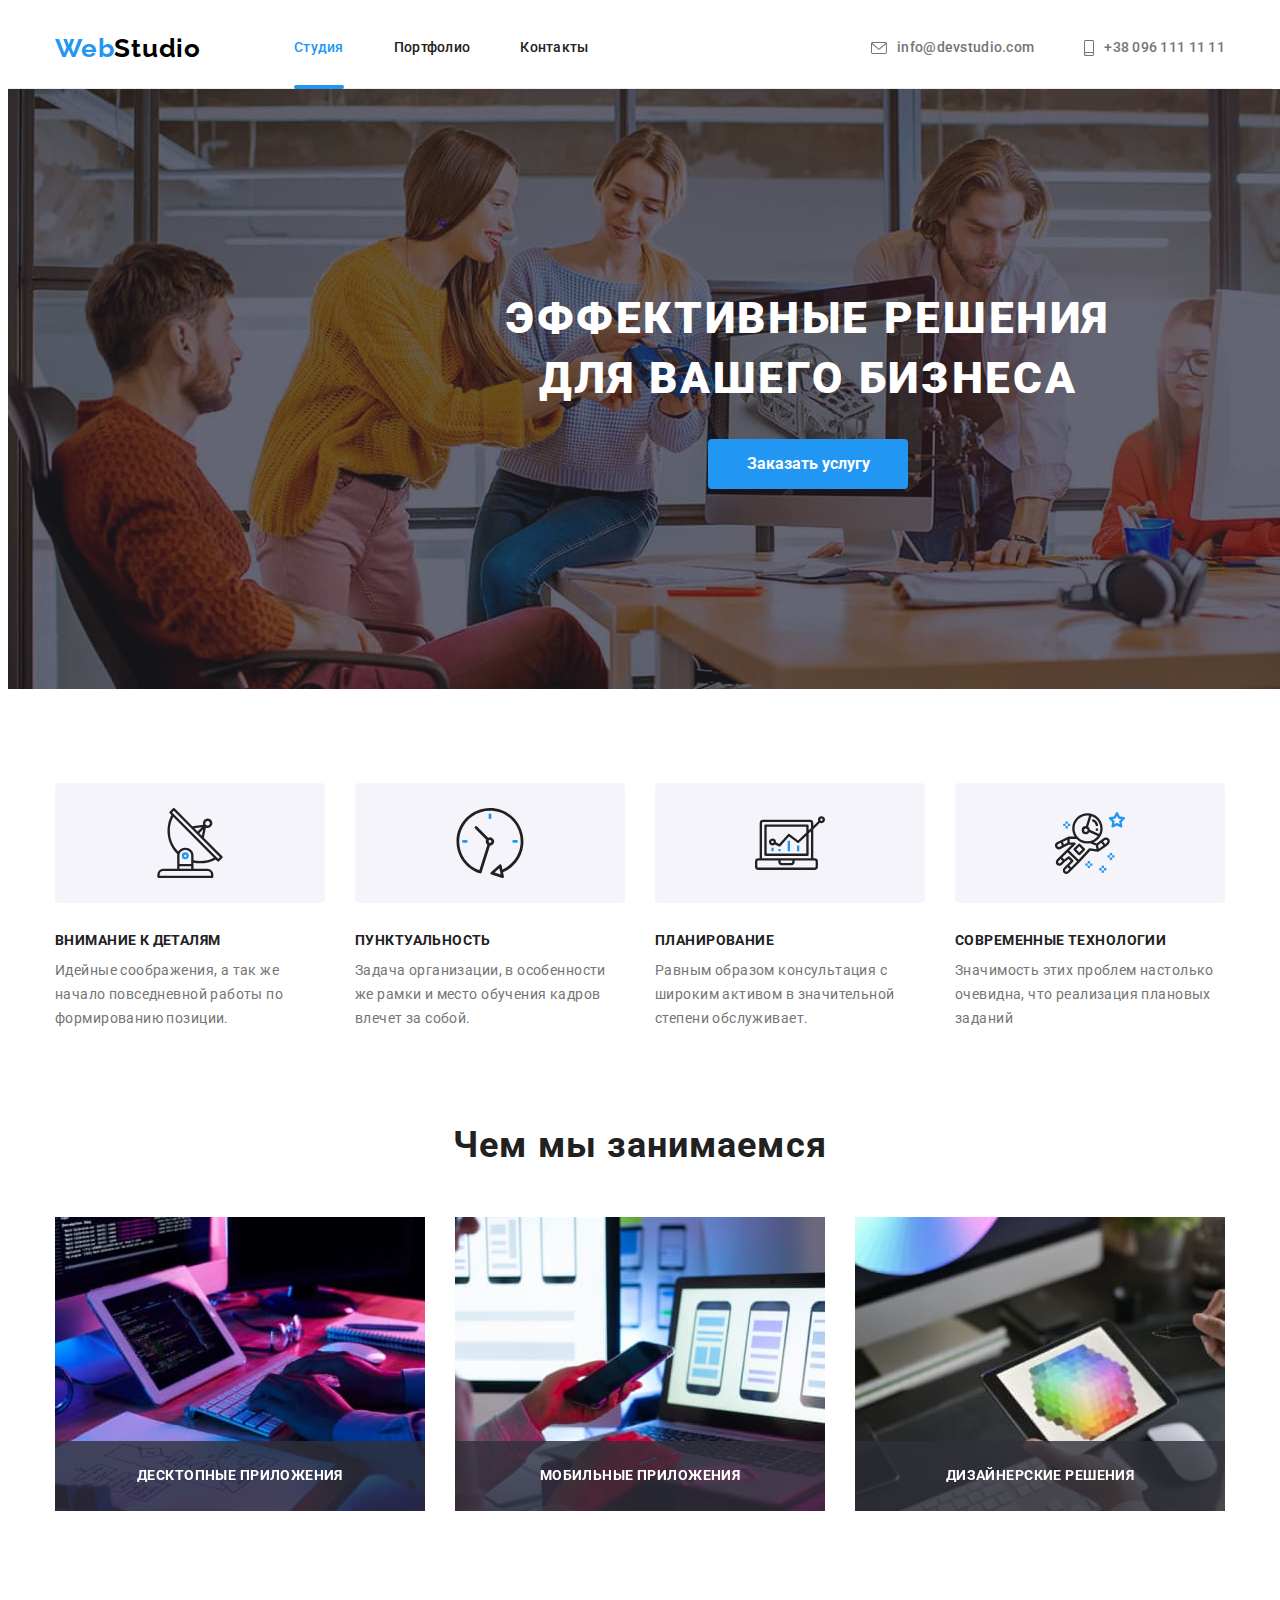
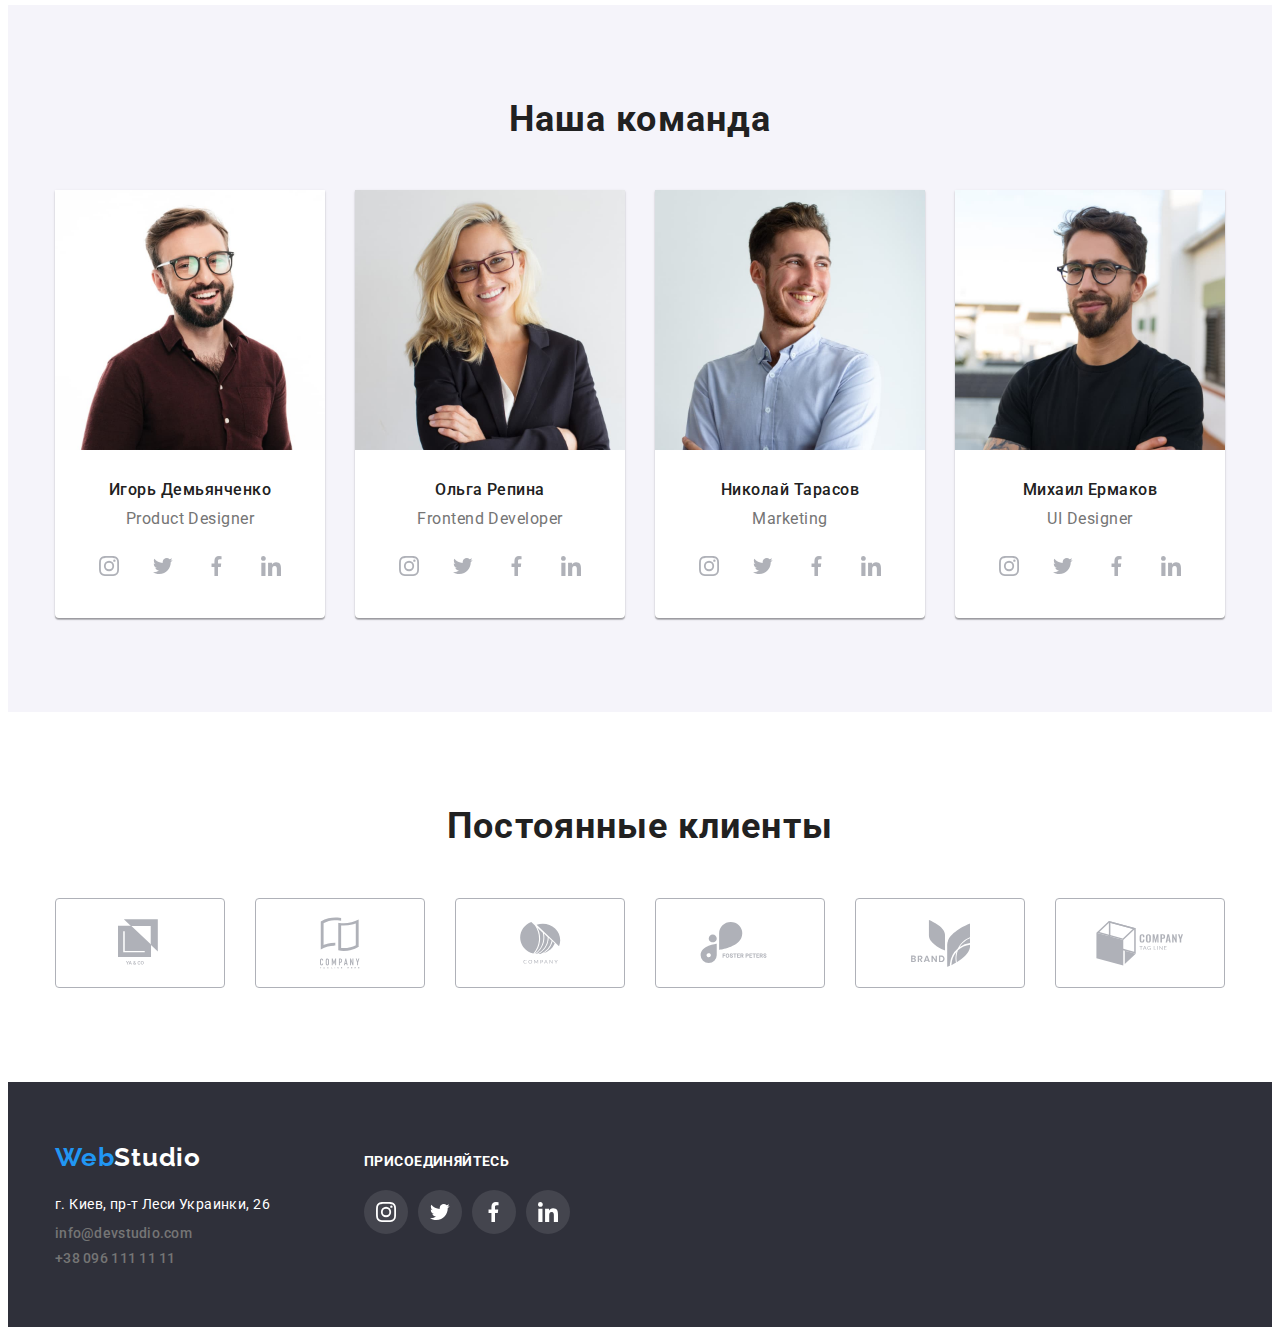
==== commit febb81b6: "ДЗ 5" ====
--- a/index.html
+++ b/index.html
@@ -127,21 +127,21 @@
 			<ul>
 				<li class="works-element">
 					<img src="./img/code-programm.jpg" alt="Написание кода" width="370" height="294">
-					<div class="works-paragraph">
+					<p class="works-paragraph">
 						Десктопные приложения
-					</div>
+					</p>
 				</li>
 				<li class="works-element">
 					<img src="./img/phone-programm.jpg" alt="Разработка мобильных приложений" width="370" height="294">
-					<div class="works-paragraph">
+					<p class="works-paragraph">
 						Мобильные приложения
-					</div>
+					</p>
 				</li>
 				<li class="works-element">
 					<img src="./img/web-programm.jpg" alt="Веб дизайнерство" width="370" height="294">
-					<div class="works-paragraph">
+					<p class="works-paragraph">
 						Дизайнерские решения
-					</div>
+					</p>
 				</li>
 			</ul>
 		</div>
--- a/css/style.css
+++ b/css/style.css
@@ -93,7 +93,9 @@
 	padding-top: 32px;
 	padding-bottom: 32px;
 	display: block;
-	transition: color 250ms cubic-bezier(0.4, 0, 0.2, 1);
+	transition-property: color;
+	transition-duration: 250ms;
+	transition-timing-function: cubic-bezier(0.4, 0, 0.2, 1);
 }
 .navigation li {
 	margin-right: 50px;
@@ -114,7 +116,7 @@
 .navigation .current {
 	color: var(--color-tartet);
 }
-.current::after {
+.current::before {
 	position: absolute;
 	left: 0;
 	bottom: 0;
@@ -127,20 +129,29 @@
 	border-radius: 2px;
 	bottom: -1px;
 }
-.link:hover::after,
-.link:focus::after {
+.link::after {
 	position: absolute;
 	left: 0;
 	bottom: 0;
 	content: "";
-	display: block;
+	opacity: 0;
 	height: 4px;
 	width: 100%;
+	border-radius: 2px;
 	background-color: #2196f3;
-	border-radius: 2px;
+	display: block;
 	bottom: -1px;
-}
-
+
+	transition-property: opacity;
+	transition-duration: 500ms;
+	transition-timing-function: cubic-bezier(0.4, 0, 0.2, 1);
+}
+
+.link:hover::after,
+.link:focus::after,
+.link:active::after {
+	opacity: 1;
+}
 .margin-contacts {
 	margin: 0;
 	display: flex;
@@ -163,8 +174,11 @@
 	padding-top: 32px;
 	padding-bottom: 32px;
 	fill: var(--color-icon-contacts);
-	transition: color 250ms cubic-bezier(0.4, 0, 0.2, 1);
-	transition: fill 250ms cubic-bezier(0.4, 0, 0.2, 1);
+
+	transition-property: color, fill;
+	transition-duration: 250ms, 250ms;
+	transition-timing-function: cubic-bezier(0.4, 0, 0.2, 1),
+		cubic-bezier(0.4, 0, 0.2, 1);
 }
 .contacts:hover,
 .contacts:focus {
@@ -257,13 +271,17 @@
 	margin-right: 8px;
 	margin-top: 8px;
 	background: var(--bg-modal);
-	transition-property: all;
-	transition: 250ms cubic-bezier(0.4, 0, 0.2, 1);
+
+	transition-property: color, background;
+	transition-duration: 250ms, 250ms;
+	transition-timing-function: cubic-bezier(0.4, 0, 0.2, 1),
+		cubic-bezier(0.4, 0, 0.2, 1);
 }
 .button-modal:focus,
 .button-modal:hover {
 	background: var(--color-tartet);
 	color: var(--bg-modal);
+	cursor: pointer;
 }
 /* / БЛОК ГЕРОЙ */
 /* НАШИ ДОСТОИНСТВА */
@@ -276,10 +294,11 @@
 	justify-content: space-between;
 }
 .dignity-list {
-	display: flex;
-	flex-direction: column;
 	width: 270px;
-	height: 251px;
+
+	/* display: flex; */
+	/* flex-direction: column; */
+	/* height: 251px; */
 }
 .dignity-list:not(:last-child) {
 	margin-right: 30px;
@@ -337,6 +356,7 @@
 	text-transform: uppercase;
 	width: 100%;
 	height: 70px;
+	margin: 0;
 	background: rgba(47, 48, 58, 0.8);
 	display: block;
 	text-align: center;
@@ -431,8 +451,10 @@
 	width: 44px;
 	height: 44px;
 	fill: var(--color-icon);
-	transition-property: all;
-	transition: 250ms cubic-bezier(0.4, 0, 0.2, 1);
+
+	transition-property: fill, background, border-radius;
+	transition-duration: 250ms;
+	transition-timing-function: cubic-bezier(0.4, 0, 0.2, 1);
 }
 .color-icon:hover,
 .color-icon:focus {
@@ -469,8 +491,11 @@
 	border-radius: 4px;
 	width: 100%;
 	height: 100%;
-	transition-property: all;
-	transition: 250ms cubic-bezier(0.4, 0, 0.2, 1);
+
+	transition-property: fill, border;
+	transition-duration: 250ms, 250ms;
+	transition-timing-function: cubic-bezier(0.4, 0, 0.2, 1),
+		cubic-bezier(0.4, 0, 0.2, 1);
 }
 .clients-list:focus,
 .clients-list:hover {
@@ -520,7 +545,10 @@
 	letter-spacing: 0.02em;
 	color: var(--color-text-paragraph);
 	margin: 0;
-	transition: color 250ms cubic-bezier(0.4, 0, 0.2, 1);
+
+	transition-property: color;
+	transition-duration: 250ms;
+	transition-timing-function: cubic-bezier(0.4, 0, 0.2, 1);
 }
 .contacts-footer:hover,
 .contacts-footer:focus {
@@ -550,8 +578,11 @@
 	height: 44px;
 	border-radius: 50%;
 	fill: #ffffff;
-	transition-property: all;
-	transition: 250ms cubic-bezier(0.4, 0, 0.2, 1);
+
+	transition-property: fill, background, border-radius;
+	transition-duration: 250ms, 250ms, 250ms;
+	transition-timing-function: cubic-bezier(0.4, 0, 0.2, 1),
+		cubic-bezier(0.4, 0, 0.2, 1), cubic-bezier(0.4, 0, 0.2, 1);
 }
 .color-icon-ft:hover,
 .color-icon-ft:focus {
@@ -593,8 +624,12 @@
 	line-height: 2;
 	color: var(--main-text-color);
 	cursor: pointer;
-	transition-property: all;
-	transition: 250ms cubic-bezier(0.4, 0, 0.2, 1);
+
+	transition-property: color, background, box-shadow, border;
+	transition-duration: 250ms, 250ms, 250ms, 250ms;
+	transition-timing-function: cubic-bezier(0.4, 0, 0.2, 1),
+		cubic-bezier(0.4, 0, 0.2, 1), cubic-bezier(0.4, 0, 0.2, 1),
+		cubic-bezier(0.4, 0, 0.2, 1);
 }
 .batton-list li {
 	margin-right: 8px;
@@ -634,6 +669,10 @@
 	display: block;
 	transition-property: all;
 	transition: 250ms cubic-bezier(0.4, 0, 0.2, 1);
+
+	transition-property: box-shadow;
+	transition-duration: 250ms;
+	transition-timing-function: cubic-bezier(0.4, 0, 0.2, 1);
 }
 
 .portfolio-shadow:focus,
@@ -680,9 +719,12 @@
 	color: var(--off-logo-color);
 	transform: translateY(100%);
 	opacity: 0;
-	transition-property: all;
-	transition: 250ms cubic-bezier(0.4, 0, 0.2, 1);
 	pointer-events: none;
+
+	transition-property: transform, opacity;
+	transition-duration: 250ms, 250ms;
+	transition-timing-function: cubic-bezier(0.4, 0, 0.2, 1),
+		cubic-bezier(0.4, 0, 0.2, 1);
 }
 .portfolio-shadow:hover .portfolio-text,
 .portfolio-shadow:focus .portfolio-text {
